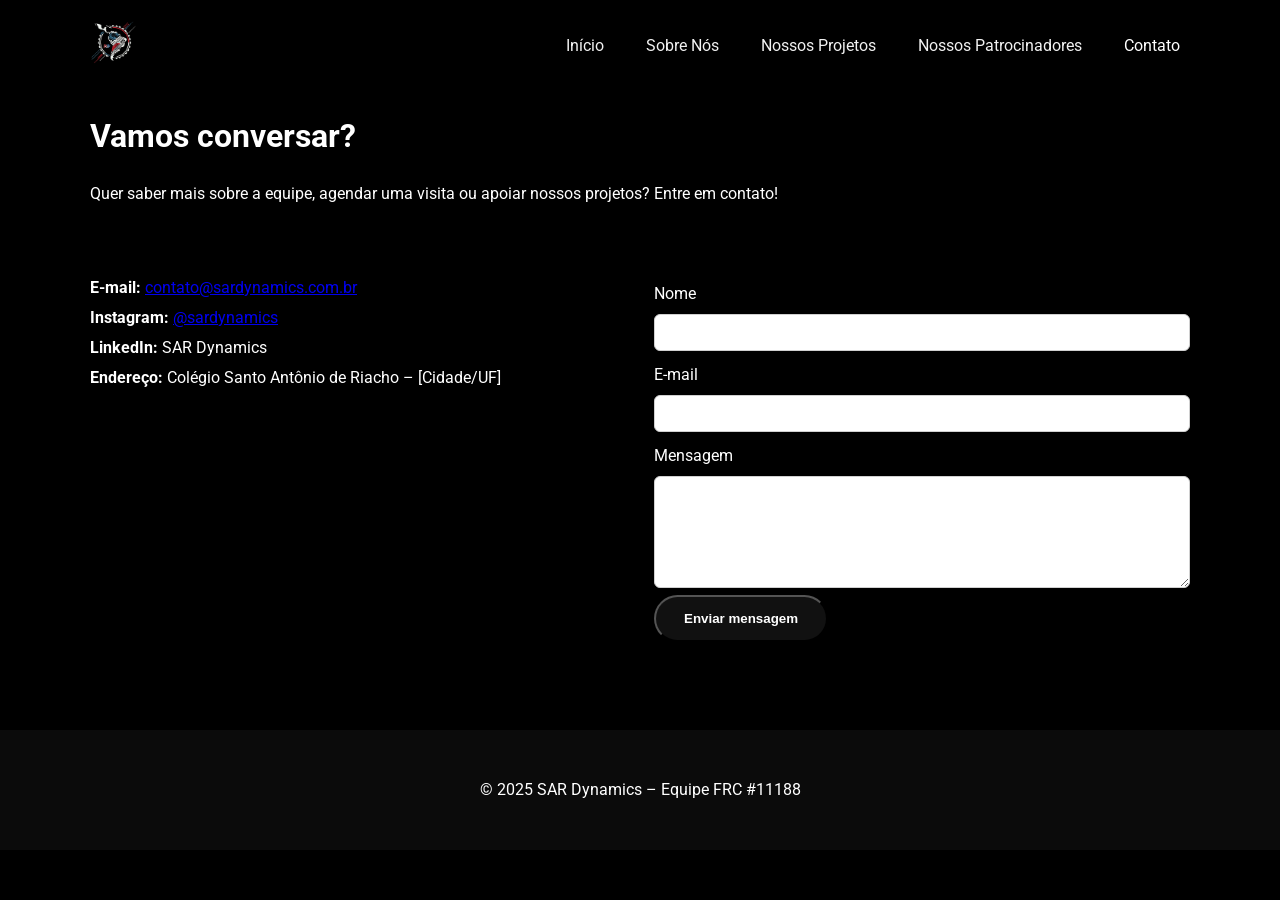
==== contato.html @ a03330a4 "Começei" ====
<!DOCTYPE html>
<html lang="pt-BR">
   <head>
      <meta charset="utf-8" />
      <meta name="viewport" content="width=device-width,initial-scale=1" />
      <title>SAR Dynamics — Contato</title>
      <link
         href="https://fonts.googleapis.com/css2?family=Roboto:wght@300;400;700&display=swap"
         rel="stylesheet"
      />
      <link rel="stylesheet" href="css/style.css" />
   </head>
   <body>
      <header class="site-header small">
         <div class="container header-inner">
            <a class="brand" href="index.html" aria-label="Voltar para Início">
               <img src="assets/logo FRC 1188.jpg" alt="Logo SAR Dynamics" />
            </a>

            <button
               class="menu-toggle"
               aria-controls="main-nav"
               aria-expanded="false"
               aria-label="Abrir menu"
            >
               <span class="hamburger"></span>
            </button>

            <nav id="main-nav" class="nav" role="navigation">
               <ul>
                  <li><a href="index.html">Início</a></li>
                  <li><a href="sobre.html">Sobre Nós</a></li>
                  <li><a href="projetos.html">Nossos Projetos</a></li>
                  <li>
                     <a href="patrocinadores.html">Nossos Patrocinadores</a>
                  </li>
                  <li><a href="contato.html" class="active">Contato</a></li>
               </ul>
            </nav>
         </div>
      </header>

      <main class="container page-content">
         <h1>Vamos conversar?</h1>

         <p>
            Quer saber mais sobre a equipe, agendar uma visita ou apoiar nossos
            projetos? Entre em contato!
         </p>

         <section class="contact-grid" aria-label="Informações de contato">
            <div class="contact-info">
               <p>
                  <strong>E-mail:</strong>
                  <a href="mailto:contato@sardynamics.com.br"
                     >contato@sardynamics.com.br</a
                  >
               </p>
               <p>
                  <strong>Instagram:</strong>
                  <a
                     href="https://instagram.com/sardynamics"
                     target="_blank"
                     rel="noopener"
                     >@sardynamics</a
                  >
               </p>
               <p><strong>LinkedIn:</strong> SAR Dynamics</p>
               <p>
                  <strong>Endereço:</strong> Colégio Santo Antônio de Riacho –
                  [Cidade/UF]
               </p>
            </div>

            <form
               class="contact-form"
               id="contactForm"
               action="#"
               method="post"
               novalidate
            >
               <!-- Sem backend: o envio será tratado por JS (mailto fallback) -->
               <label for="name">Nome</label>
               <input id="name" name="name" type="text" required />

               <label for="email">E-mail</label>
               <input id="email" name="email" type="email" required />

               <label for="message">Mensagem</label>
               <textarea
                  id="message"
                  name="message"
                  rows="6"
                  required
               ></textarea>

               <button class="btn btn-primary" type="submit">
                  Enviar mensagem
               </button>
               <p id="formMessage" class="sr-only" aria-live="polite"></p>
            </form>
         </section>
      </main>

      <footer class="site-footer">
         <div class="container footer-inner">
            <p>© 2025 SAR Dynamics – Equipe FRC #11188</p>
         </div>
      </footer>

      <script src="js/script.js"></script>
   </body>
</html>
---- css/style.css ----
/* style.css - CSS principal
   -> Customize as cores e fontes nas variáveis abaixo
*/

:root {
   --bg: #000000; /* background principal (troque) */
   --card: #6f8590; /* cor dos cards no layout exemplo */
   --accent: #2bb6d6; /* cor de destaque */
   --text: #ffffff;
   --muted: #ffffff;
   --primary-btn: #111111;
   --outline-btn: transparent;
   --container-width: 1100px;
   --radius: 28px;
}

/* reset simples */
* {
   box-sizing: border-box;
}
html,
body {
   height: 100%;
}
body {
   margin: 0;
   font-family: "Roboto", system-ui, -apple-system, "Segoe UI", Roboto,
      "Helvetica Neue", Arial;
   color: var(--text);
   background: var(--bg);
   -webkit-font-smoothing: antialiased;
   -moz-osx-font-smoothing: grayscale;
   line-height: 1.5;
}

/* container central */
.container {
   width: calc(100% - 40px);
   max-width: var(--container-width);
   margin: 0 auto;
}

/* header */
.site-header {
   position: relative;
   background: transparent;
}
.header-inner {
   display: flex;
   align-items: center;
   justify-content: space-between;
   padding: 18px 0;
}
.brand img {
   height: 60px;
}
.site-header.small .brand img {
   height: 48px;
}

/* nav */
.nav ul {
   list-style: none;
   margin: 0;
   padding: 0;
   display: flex;
   gap: 22px;
   align-items: center;
}
.nav a {
   color: white;
   text-decoration: none;
   padding: 8px 10px;
   border-radius: 6px;
   opacity: 0.95;
}
.nav a:hover,
.nav a.active {
   opacity: 1;
}

/* menu toggle (mobile) */
.menu-toggle {
   display: none;
   background: none;
   border: 0;
   cursor: pointer;
}
.hamburger {
   display: block;
   width: 28px;
   height: 3px;
   background: white;
   position: relative;
   border-radius: 2px;
}
.hamburger::before,
.hamburger::after {
   content: "";
   position: absolute;
   left: 0;
   width: 28px;
   height: 3px;
   background: white;
   border-radius: 2px;
}
.hamburger::before {
   top: -8px;
}
.hamburger::after {
   top: 8px;
}

/* hero */
.hero {
   position: relative;
   height: 360px;
   display: flex;
   align-items: center;
}
.hero-bg {
   position: absolute;
   left: 0;
   top: 0;
   width: 100%;
   height: 100%;
   object-fit: cover;
   filter: brightness(0.4);
}
.hero-overlay {
   position: absolute;
   left: 0;
   top: 0;
   width: 100%;
   height: 100%;
   background: rgba(0, 0, 0, 0.35);
}
.hero-content {
   position: relative;
   color: white;
   z-index: 2;
   padding: 36px 0;
}
.hero h1 {
   margin: 0;
   font-size: 28px;
   letter-spacing: 0.6px;
}
.hero .accent {
   color: var(--accent);
   font-weight: 700;
}
.lead {
   margin-top: 8px;
   color: rgba(255, 255, 255, 0.9);
   font-size: 18px;
}

/* intro */
.intro {
   display: flex;
   align-items: flex-start;
   gap: 40px;
   padding: 48px 0;
}
.intro-text {
   flex: 1;
   font-size: 18px;
   color: var(--text);
}
.intro-ctas {
   display: flex;
   flex-direction: column;
   gap: 18px;
   align-items: center;
   min-width: 220px;
}
.btn {
   display: inline-block;
   padding: 14px 28px;
   border-radius: 999px;
   text-decoration: none;
   font-weight: 600;
}
.btn-primary {
   background: var(--primary-btn);
   color: white;
}
.btn-outline {
   background: transparent;
   border: 2px solid var(--primary-btn);
   color: var(--primary-btn);
}

/* features */
.features {
   display: flex;
   gap: 24px;
   padding-bottom: 80px;
}
.feature {
   flex: 1;
   text-align: center;
}
.feature-box {
   background: var(--card);
   padding: 28px;
   border-radius: 8px;
   color: white;
   min-height: 150px;
}

/* project cards */
.project-card-grid {
   display: grid;
   grid-template-columns: repeat(3, 1fr);
   gap: 24px;
   margin-top: 24px;
}
.project-card {
   background: white;
   border-radius: 12px;
   overflow: hidden;
   box-shadow: 0 6px 18px rgba(0, 0, 0, 0.06);
}
.project-card img {
   width: 100%;
   height: 180px;
   object-fit: cover;
   display: block;
}
.project-card h3 {
   margin: 16px 18px 8px;
}
.project-card p {
   margin: 0 18px 18px;
   color: var(--muted);
}

/* contact grid */
.contact-grid {
   display: grid;
   grid-template-columns: 1fr 1fr;
   gap: 28px;
   padding: 48px 0;
}
.contact-form label {
   display: block;
   margin-bottom: 8px;
   margin-top: 12px;
}
.contact-form input,
.contact-form textarea {
   width: 100%;
   padding: 10px;
   border: 1px solid #d0d0d0;
   border-radius: 6px;
}
.contact-info p {
   margin: 6px 0;
}

/* footer */
.site-footer {
   background: #0b0b0b;
   color: white;
   padding: 48px 0;
   text-align: center;
   margin-top: 40px;
}
.footer-inner p {
   margin: 0;
}

/* utilities */
.values {
   padding-left: 18px;
}
.sr-only {
   position: absolute !important;
   left: -9999px;
   top: auto;
   width: 1px;
   height: 1px;
   overflow: hidden;
}

/* responsive */
@media (max-width: 900px) {
   .intro {
      flex-direction: column;
   }
   .features {
      flex-direction: column;
      gap: 18px;
   }
   .project-card-grid {
      grid-template-columns: repeat(2, 1fr);
   }
   .contact-grid {
      grid-template-columns: 1fr;
   }
   .nav {
      position: fixed;
      right: 0;
      top: 0;
      bottom: 0;
      width: 260px;
      background: rgba(0, 0, 0, 0.9);
      transform: translateX(110%);
      transition: transform 0.28s;
   }
   .nav.open {
      transform: translateX(0);
   }
   .nav ul {
      flex-direction: column;
      padding: 48px 20px;
   }
   .menu-toggle {
      display: block;
   }
   .hero {
      height: 260px;
   }
}

/* small screens */
@media (max-width: 480px) {
   .project-card-grid {
      grid-template-columns: 1fr;
   }
   .brand img {
      height: 44px;
   }
   .hero h1 {
      font-size: 20px;
   }
   .lead {
      font-size: 15px;
   }
   :root {
      --container-width: 900px;
   }
}
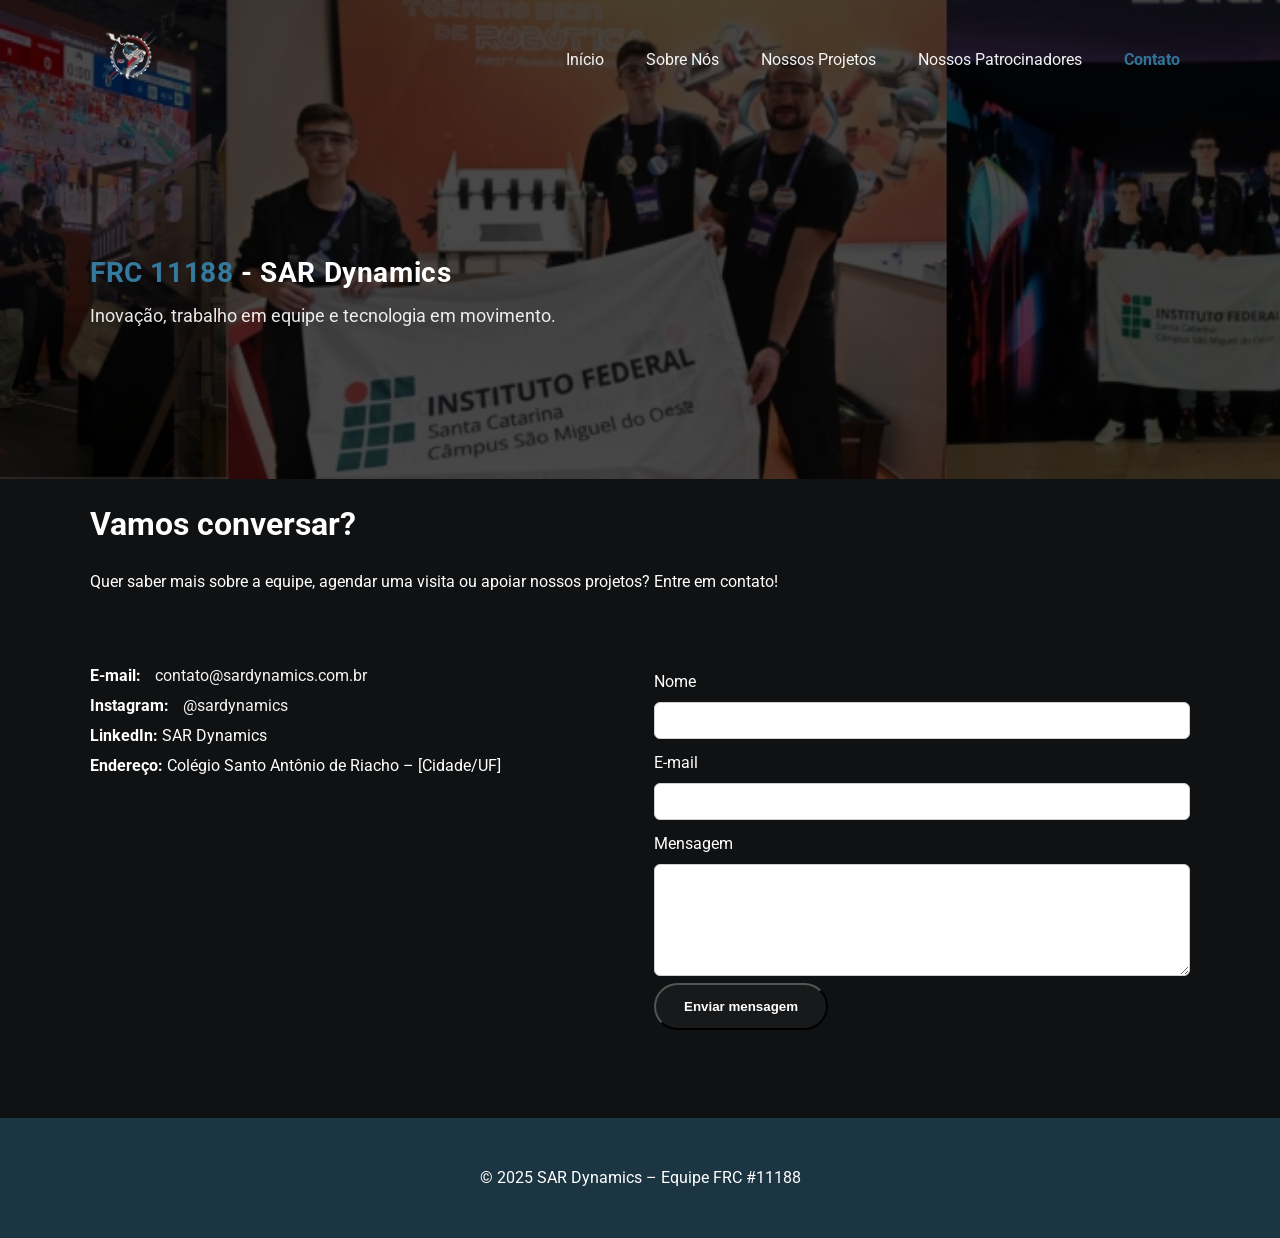
==== commit d31dab92: "Ajuste inicial em todas as páginas (depois eu continuo, to com fome)" ====
--- a/contato.html
+++ b/contato.html
@@ -3,6 +3,7 @@
    <head>
       <meta charset="utf-8" />
       <meta name="viewport" content="width=device-width,initial-scale=1" />
+      <link rel="icon" type="image/png" href="assets/logo_FRC_1188.png">
       <title>SAR Dynamics — Contato</title>
       <link
          href="https://fonts.googleapis.com/css2?family=Roboto:wght@300;400;700&display=swap"
@@ -11,10 +12,19 @@
       <link rel="stylesheet" href="css/style.css" />
    </head>
    <body>
-      <header class="site-header small">
+     <header class="site-header">
+         <div class="header-inner-container">   
          <div class="container header-inner">
-            <a class="brand" href="index.html" aria-label="Voltar para Início">
-               <img src="assets/logo FRC 1188.jpg" alt="Logo SAR Dynamics" />
+            <a
+               class="brand"
+               href="index.html"
+               aria-label="SAR Dynamics - início"
+            >
+               <img
+                  src="assets/logo_FRC_1188.png"
+                  alt="Logo SAR Dynamics"
+                  id="logo"
+               />
             </a>
 
             <button
@@ -28,18 +38,28 @@
 
             <nav id="main-nav" class="nav" role="navigation">
                <ul>
-                  <li><a href="index.html">Início</a></li>
-                  <li><a href="sobre.html">Sobre Nós</a></li>
-                  <li><a href="projetos.html">Nossos Projetos</a></li>
+                   <li><a href="index.html" class="other-page1">Início</a></li>
+                  <li><a href="sobre.html" class="other-page2">Sobre Nós</a></li>
+                  <li><a href="projetos.html" class="other-page1">Nossos Projetos</a></li>
                   <li>
-                     <a href="patrocinadores.html">Nossos Patrocinadores</a>
+                     <a href="patrocinadores.html" class="other-page2">Nossos Patrocinadores</a>
                   </li>
-                  <li><a href="contato.html" class="active">Contato</a></li>
+                  <li><a href="contato.html" class="current-page">Contato</a></li>
                </ul>
             </nav>
          </div>
+</div> 
+         <div class="hero">
+          
+            <div class="hero-overlay"></div>
+            <div class="hero-content container">
+               <h1><span class="accent">FRC 11188</span> - SAR Dynamics</h1>
+               <p class="lead">
+                  Inovação, trabalho em equipe e tecnologia em movimento.
+               </p>
+            </div>
+         </div>
       </header>
-
       <main class="container page-content">
          <h1>Vamos conversar?</h1>
 
--- a/css/style.css
+++ b/css/style.css
@@ -1,11 +1,12 @@
 /* style.css - CSS principal
    -> Customize as cores e fontes nas variáveis abaixo
 */
+@import url('https://fonts.googleapis.com/css?family=Roboto:400,700&display=swap');
 
 :root {
-   --bg: #000000; /* background principal (troque) */
+   --bg: #101112; /* background principal (troque) */
    --card: #6f8590; /* cor dos cards no layout exemplo */
-   --accent: #2bb6d6; /* cor de destaque */
+   --accent: #347A9E;
    --text: #ffffff;
    --muted: #ffffff;
    --primary-btn: #111111;
@@ -44,12 +45,32 @@
 .site-header {
    position: relative;
    background: transparent;
+   background: url("../assets/equipe site.jpg") no-repeat center center/cover;
+
 }
 .header-inner {
+   width: 100%;
    display: flex;
    align-items: center;
    justify-content: space-between;
    padding: 18px 0;
+}
+.header-inner-container {
+   width: 100%;
+   display: flex;
+   align-items: center;
+   justify-content: space-between;
+   padding: 0;
+   background-color: #000000b6;
+
+}
+.current-page {
+   font-weight: bold;
+   color: #347A9E !important;
+}
+.current-page2 {
+   font-weight: bold;
+   color: #CF242D !important;
 }
 .brand img {
    height: 60px;
@@ -67,13 +88,62 @@
    gap: 22px;
    align-items: center;
 }
-.nav a {
+a {
    color: white;
    text-decoration: none;
    padding: 8px 10px;
    border-radius: 6px;
    opacity: 0.95;
-}
+ 
+}
+
+.other-page2 {
+   position: relative !important;
+   display: inline-block !important;
+   transition: 0.3s ;
+}
+.other-page2::after {
+   content: "";
+  position: absolute;
+  left: 0;
+  bottom: 0;
+  width: 0;
+  height: 2px;
+  background-color: #CF242D;
+  transition: width 0.3s ease;
+}
+.other-page2:hover::after {
+   width: 100%;
+}
+.other-page2:hover{
+   color: #CF242D !important;
+    font-weight: bold !important
+}
+
+.other-page1 {
+   position: relative !important;
+   display: inline-block !important;
+   transition: 0.3s ;
+}
+.other-page1::after {
+   content: "";
+  position: absolute;
+  left: 0;
+  bottom: 0;
+  width: 0;
+  height: 2px;
+  background-color: #347A9E;
+  transition: width 0.3s ease;
+}
+.other-page1:hover::after {
+   width: 100%;
+}
+.other-page1:hover{
+   color: #347A9E !important;
+   font-weight: bold !important;
+}
+
+
 .nav a:hover,
 .nav a.active {
    opacity: 1;
@@ -118,22 +188,15 @@
    display: flex;
    align-items: center;
 }
-.hero-bg {
-   position: absolute;
-   left: 0;
-   top: 0;
-   width: 100%;
-   height: 100%;
-   object-fit: cover;
-   filter: brightness(0.4);
-}
+
 .hero-overlay {
    position: absolute;
    left: 0;
    top: 0;
    width: 100%;
    height: 100%;
-   background: rgba(0, 0, 0, 0.35);
+   background-color: #000000b6;
+
 }
 .hero-content {
    position: relative;
@@ -154,6 +217,11 @@
    margin-top: 8px;
    color: rgba(255, 255, 255, 0.9);
    font-size: 18px;
+}
+
+.accent2 {
+   color: #CF242D;
+   font-weight: 700;
 }
 
 /* intro */
@@ -183,27 +251,50 @@
    font-weight: 600;
 }
 .btn-primary {
-   background: var(--primary-btn);
+   transition: 0.3s;
+   background: #18191b;
    color: white;
 }
+.btn-primary:hover {
+   transition: 0.3s;
+   background: #347A9E;
+}
 .btn-outline {
+   transition: 0.3s;
    background: transparent;
-   border: 2px solid var(--primary-btn);
-   color: var(--primary-btn);
+   border: 2px solid #dee0e1;
+   color: #dee0e1;
+}
+.btn-outline:hover {
+   transition: 0.3s;
+    background: transparent;
+   border: 2px solid #CF242D;
+   color: #CF242D;
 }
 
 /* features */
+.features-container {
+   background-color: #18191b;
+   display: flex;
+   align-items: center;
+   justify-content: center;
+
+}
 .features {
    display: flex;
-   gap: 24px;
-   padding-bottom: 80px;
+   background-color: #18191b;
+   align-items: center;
+   justify-content: center;
 }
 .feature {
    flex: 1;
    text-align: center;
+   width: 25%;
+   margin: 1%;
 }
 .feature-box {
    background: var(--card);
+   width: 100%;
    padding: 28px;
    border-radius: 8px;
    color: white;
@@ -262,7 +353,7 @@
 
 /* footer */
 .site-footer {
-   background: #0b0b0b;
+   background: #347b9e57;
    color: white;
    padding: 48px 0;
    text-align: center;
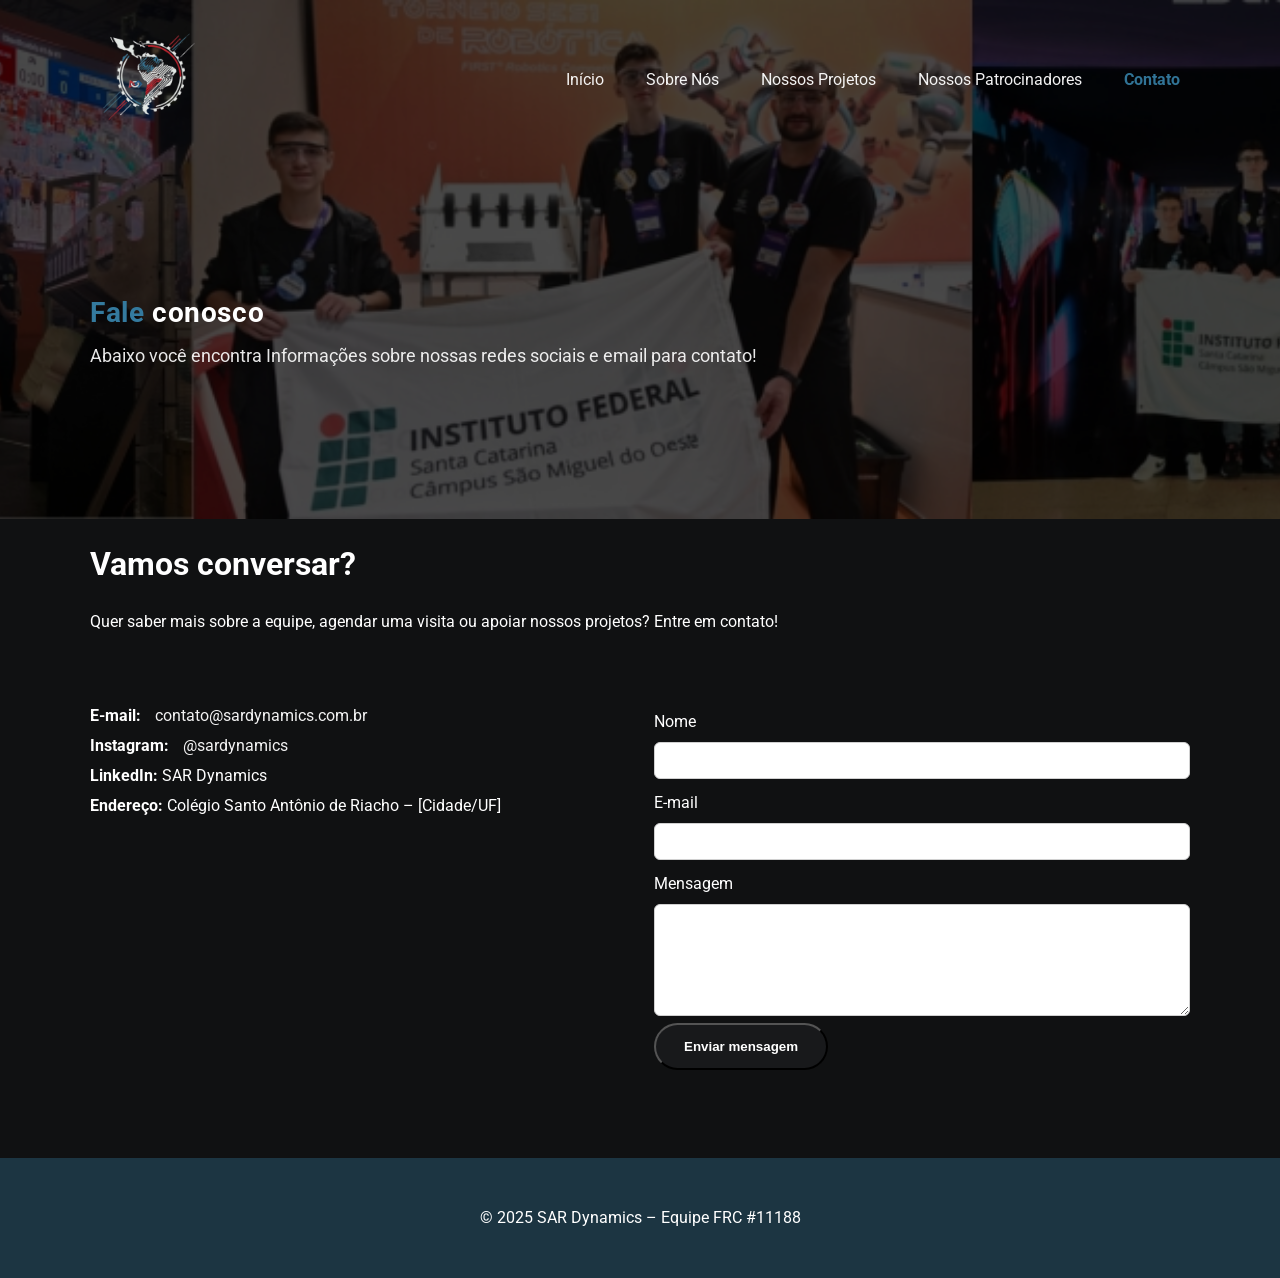
==== commit ea2c0aa4: "Ajustes no cabeçalho" ====
--- a/contato.html
+++ b/contato.html
@@ -53,13 +53,14 @@
           
             <div class="hero-overlay"></div>
             <div class="hero-content container">
-               <h1><span class="accent">FRC 11188</span> - SAR Dynamics</h1>
+               <h1><span class="accent">Fale</span> conosco</h1>
                <p class="lead">
-                  Inovação, trabalho em equipe e tecnologia em movimento.
+                  Abaixo você encontra Informações sobre nossas redes sociais e email para contato!
                </p>
             </div>
          </div>
       </header>
+
       <main class="container page-content">
          <h1>Vamos conversar?</h1>
 
--- a/css/style.css
+++ b/css/style.css
@@ -34,6 +34,16 @@
    line-height: 1.5;
 }
 
+#logo {
+   height: 100px;
+   transition: 0.3s;
+}
+
+#logo:hover {
+   opacity: 0.5;
+   transition: 0.3s;
+}
+
 /* container central */
 .container {
    width: calc(100% - 40px);
@@ -219,6 +229,10 @@
    font-size: 18px;
 }
 
+.accent {
+   color: #347A9E;
+   font-weight: 700;
+}
 .accent2 {
    color: #CF242D;
    font-weight: 700;
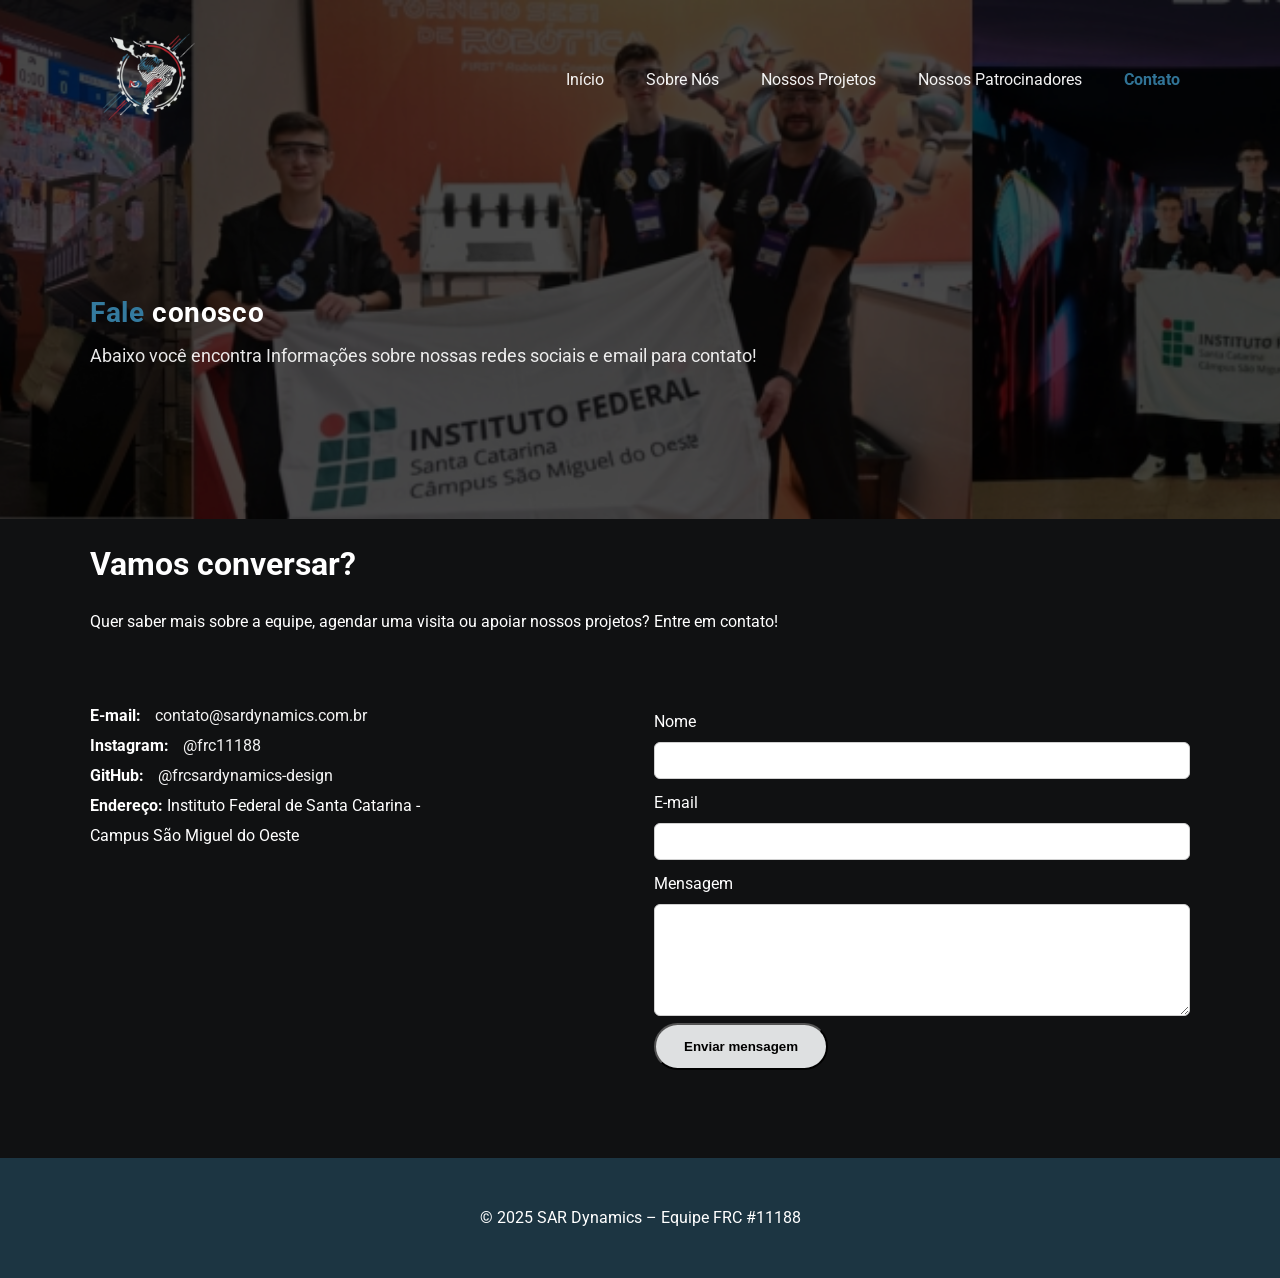
==== commit cdc341d6: "Agora sim ta tudo certo" ====
--- a/contato.html
+++ b/contato.html
@@ -80,17 +80,25 @@
                <p>
                   <strong>Instagram:</strong>
                   <a
-                     href="https://instagram.com/sardynamics"
+                     href="https://www.instagram.com/frc11188?igsh=N2MwMnNzb3Fzem1p"
                      target="_blank"
                      rel="noopener"
-                     >@sardynamics</a
+                     >@frc11188</a
                   >
                </p>
-               <p><strong>LinkedIn:</strong> SAR Dynamics</p>
+               <strong>GitHub:</strong>
+                  <a
+                     href="https://github.com/frcsardynamics-design"
+                     target="_blank"
+                     rel="noopener"
+                     >@frcsardynamics-design</a
+                  >
+               </p>
                <p>
-                  <strong>Endereço:</strong> Colégio Santo Antônio de Riacho –
-                  [Cidade/UF]
+                  <strong>Endereço:</strong> Instituto Federal de Santa Catarina - 
+                  
                </p>
+               <p> Campus São Miguel do Oeste</p>
             </div>
 
             <form
@@ -100,7 +108,6 @@
                method="post"
                novalidate
             >
-               <!-- Sem backend: o envio será tratado por JS (mailto fallback) -->
                <label for="name">Nome</label>
                <input id="name" name="name" type="text" required />
 
@@ -115,7 +122,7 @@
                   required
                ></textarea>
 
-               <button class="btn btn-primary" type="submit">
+               <button class="btn" type="submit">
                   Enviar mensagem
                </button>
                <p id="formMessage" class="sr-only" aria-live="polite"></p>
--- a/css/style.css
+++ b/css/style.css
@@ -263,6 +263,14 @@
    border-radius: 999px;
    text-decoration: none;
    font-weight: 600;
+   cursor: pointer;
+   transition: 0.3s;
+   background: #dee0e1;
+
+}
+.btn:hover {
+   transition: 0.3s;
+   background: #347A9E;
 }
 .btn-primary {
    transition: 0.3s;
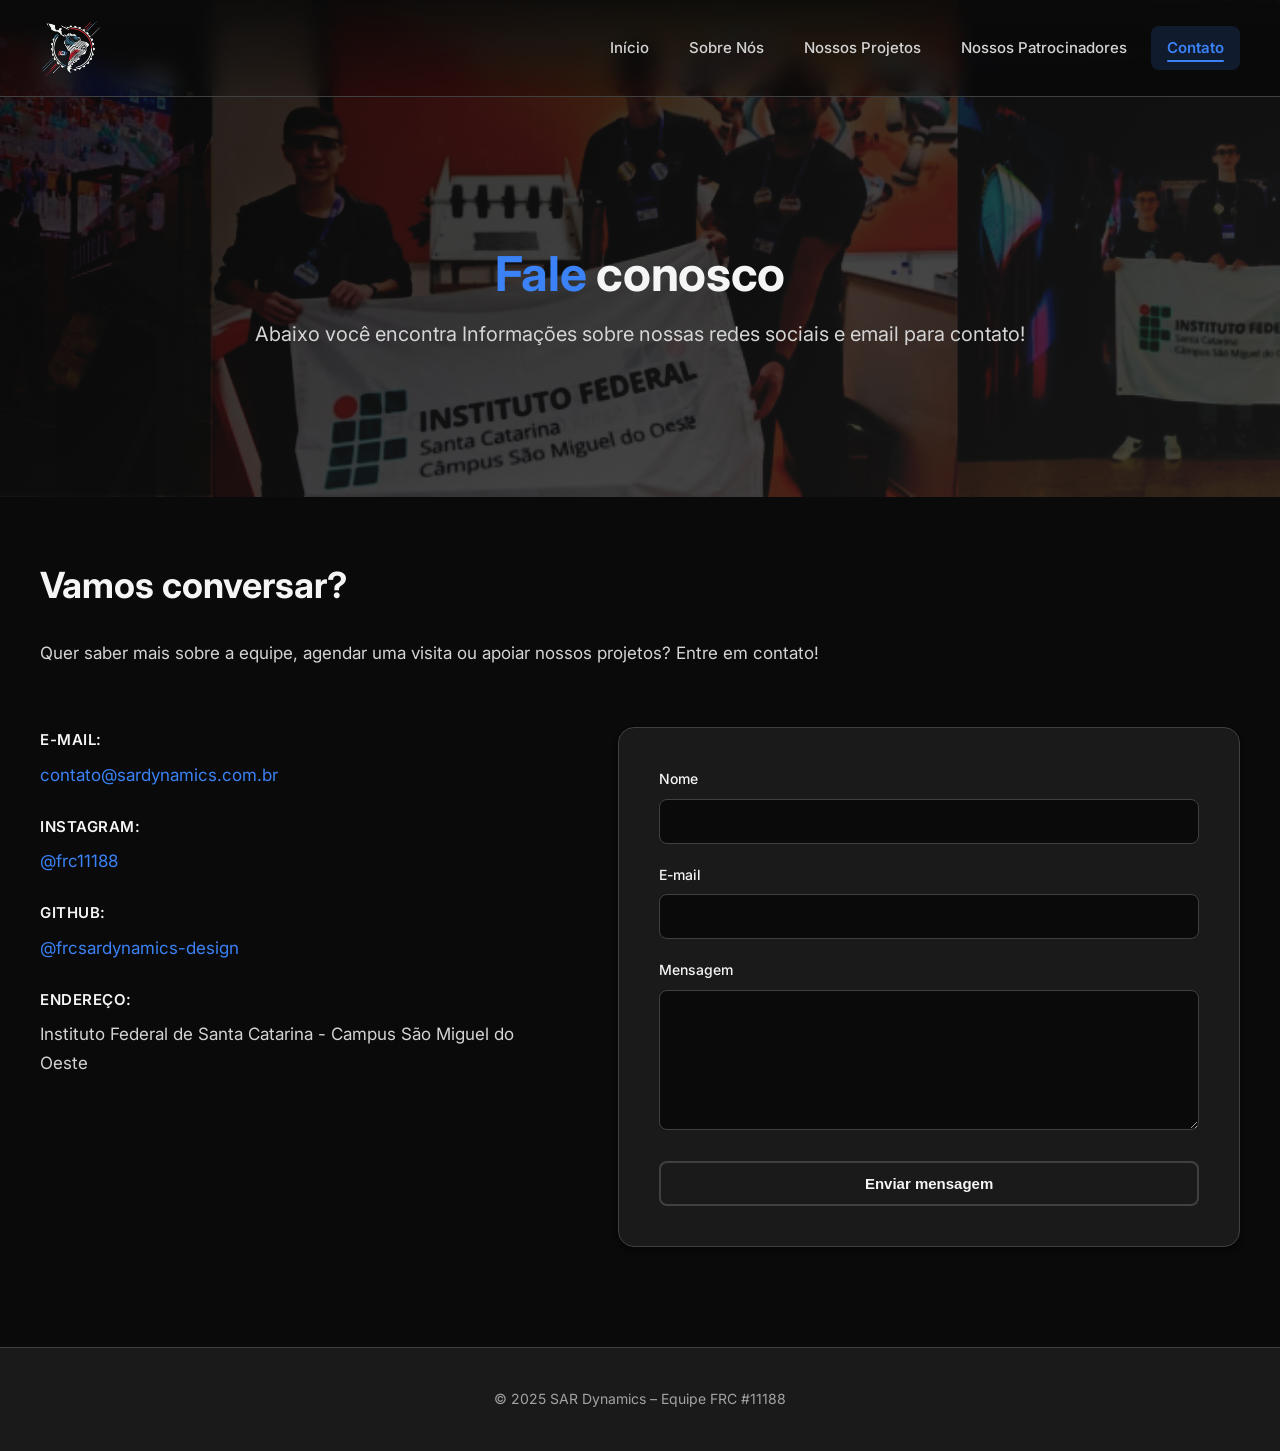
==== commit cc38dece: "Refactor HTML structure and styles across multiple pages; updated CSS links and improved mobile menu" ====
--- a/contato.html
+++ b/contato.html
@@ -5,50 +5,47 @@
       <meta name="viewport" content="width=device-width,initial-scale=1" />
       <link rel="icon" type="image/png" href="assets/logo_FRC_1188.png">
       <title>SAR Dynamics — Contato</title>
-      <link
-         href="https://fonts.googleapis.com/css2?family=Roboto:wght@300;400;700&display=swap"
-         rel="stylesheet"
-      />
-      <link rel="stylesheet" href="css/style.css" />
+      <link rel="stylesheet" href="css/base.css" />
+      <link rel="stylesheet" href="css/contato.css" />
    </head>
    <body>
-     <header class="site-header">
-         <div class="header-inner-container">   
-         <div class="container header-inner">
-            <a
-               class="brand"
-               href="index.html"
-               aria-label="SAR Dynamics - início"
-            >
-               <img
-                  src="assets/logo_FRC_1188.png"
-                  alt="Logo SAR Dynamics"
-                  id="logo"
-               />
-            </a>
+      <header class="site-header">
+         <div class="header-inner-container">
+            <div class="container header-inner">
+               <a
+                  class="brand"
+                  href="index.html"
+                  aria-label="SAR Dynamics - início"
+               >
+                  <img
+                     src="assets/logo_FRC_1188.png"
+                     alt="Logo SAR Dynamics"
+                     id="logo"
+                  />
+               </a>
 
-            <button
-               class="menu-toggle"
-               aria-controls="main-nav"
-               aria-expanded="false"
-               aria-label="Abrir menu"
-            >
-               <span class="hamburger"></span>
-            </button>
+               <button
+                  class="menu-toggle"
+                  aria-controls="main-nav"
+                  aria-expanded="false"
+                  aria-label="Abrir menu"
+               >
+                  <span class="hamburger"></span>
+               </button>
 
-            <nav id="main-nav" class="nav" role="navigation">
-               <ul>
-                   <li><a href="index.html" class="other-page1">Início</a></li>
-                  <li><a href="sobre.html" class="other-page2">Sobre Nós</a></li>
-                  <li><a href="projetos.html" class="other-page1">Nossos Projetos</a></li>
-                  <li>
-                     <a href="patrocinadores.html" class="other-page2">Nossos Patrocinadores</a>
-                  </li>
-                  <li><a href="contato.html" class="current-page">Contato</a></li>
-               </ul>
-            </nav>
+               <nav id="main-nav" class="nav" role="navigation">
+                  <ul>
+                     <li><a href="index.html" class="other-page1">Início</a></li>
+                     <li><a href="sobre.html" class="other-page2">Sobre Nós</a></li>
+                     <li><a href="projetos.html" class="other-page1">Nossos Projetos</a></li>
+                     <li>
+                        <a href="patrocinadores.html" class="other-page2">Nossos Patrocinadores</a>
+                     </li>
+                     <li><a href="contato.html" class="current-page">Contato</a></li>
+                  </ul>
+               </nav>
+            </div>
          </div>
-</div> 
          <div class="hero">
           
             <div class="hero-overlay"></div>
@@ -86,7 +83,8 @@
                      >@frc11188</a
                   >
                </p>
-               <strong>GitHub:</strong>
+               <p>
+                  <strong>GitHub:</strong>
                   <a
                      href="https://github.com/frcsardynamics-design"
                      target="_blank"
@@ -95,10 +93,8 @@
                   >
                </p>
                <p>
-                  <strong>Endereço:</strong> Instituto Federal de Santa Catarina - 
-                  
+                  <strong>Endereço:</strong> Instituto Federal de Santa Catarina - Campus São Miguel do Oeste
                </p>
-               <p> Campus São Miguel do Oeste</p>
             </div>
 
             <form
@@ -122,7 +118,7 @@
                   required
                ></textarea>
 
-               <button class="btn" type="submit">
+               <button class="btn btn-outline" type="submit">
                   Enviar mensagem
                </button>
                <p id="formMessage" class="sr-only" aria-live="polite"></p>
--- a/css/base.css
+++ b/css/base.css
@@ -0,0 +1,655 @@
+/* base.css - Estilos compartilhados e base do site
+   Mobile First - Paleta de cores profissional em preto e cinza com azul e vermelho como destaque
+*/
+
+@import url('https://fonts.googleapis.com/css2?family=Inter:wght@300;400;500;600;700&display=swap');
+
+:root {
+   /* Paleta de cores profissional */
+   --primary-blue: #1e40af;
+   --primary-blue-light: #3b82f6;
+   --primary-blue-dark: #1e3a8a;
+   --accent-blue: #2563eb;
+   
+   --primary-red: #dc2626;
+   --primary-red-light: #ef4444;
+   --primary-red-dark: #b91c1c;
+   --accent-red: #c41e3a;
+   
+   /* Cores neutras - Preto e cinza */
+   --bg-primary: #0a0a0a;
+   --bg-secondary: #1a1a1a;
+   --bg-tertiary: #2d2d2d;
+   --bg-card: #1a1a1a;
+   
+   --text-primary: #f5f5f5;
+   --text-secondary: #d4d4d4;
+   --text-muted: #a3a3a3;
+   
+   --border-color: #404040;
+   --border-radius: 12px;
+   --border-radius-lg: 16px;
+   
+   --shadow-sm: 0 1px 2px 0 rgba(0, 0, 0, 0.3);
+   --shadow-md: 0 4px 6px -1px rgba(0, 0, 0, 0.3), 0 2px 4px -1px rgba(0, 0, 0, 0.2);
+   --shadow-lg: 0 10px 15px -3px rgba(0, 0, 0, 0.3), 0 4px 6px -2px rgba(0, 0, 0, 0.2);
+   --shadow-xl: 0 20px 25px -5px rgba(0, 0, 0, 0.3), 0 10px 10px -5px rgba(0, 0, 0, 0.2);
+   
+   --container-width: 1200px;
+   --transition: all 0.3s cubic-bezier(0.4, 0, 0.2, 1);
+}
+
+/* Reset e base */
+* {
+   box-sizing: border-box;
+   margin: 0;
+   padding: 0;
+}
+
+html {
+   scroll-behavior: smooth;
+   -webkit-text-size-adjust: 100%;
+}
+
+body {
+   font-family: 'Inter', -apple-system, BlinkMacSystemFont, 'Segoe UI', Roboto, 'Helvetica Neue', Arial, sans-serif;
+   color: var(--text-primary);
+   background-color: var(--bg-primary);
+   line-height: 1.6;
+   -webkit-font-smoothing: antialiased;
+   -moz-osx-font-smoothing: grayscale;
+   min-height: 100vh;
+   display: flex;
+   flex-direction: column;
+   overflow-x: hidden;
+}
+
+/* Prevenir scroll quando menu está aberto */
+body.menu-open {
+   overflow: hidden;
+}
+
+/* Container - Mobile First */
+.container {
+   width: 100%;
+   max-width: 100%;
+   margin: 0 auto;
+   padding: 0 16px;
+}
+
+/* Header - Mobile First */
+.site-header {
+   position: relative;
+   background: linear-gradient(135deg, rgba(10, 10, 10, 0.95) 0%, rgba(26, 26, 26, 0.95) 100%),
+               url("../assets/equipe site.jpg") no-repeat center center/cover;
+   background-blend-mode: overlay;
+   min-height: 280px;
+}
+
+.header-inner-container {
+   background: linear-gradient(180deg, rgba(10, 10, 10, 0.98) 0%, rgba(10, 10, 10, 0.85) 100%);
+   backdrop-filter: blur(10px);
+   border-bottom: 1px solid var(--border-color);
+   position: sticky;
+   top: 0;
+   z-index: 1000;
+}
+
+.header-inner {
+   display: flex;
+   align-items: center;
+   justify-content: space-between;
+   padding: 12px 0;
+}
+
+.brand {
+   display: flex;
+   align-items: center;
+   transition: var(--transition);
+   z-index: 1002;
+}
+
+.brand:hover {
+   opacity: 0.85;
+}
+
+#logo {
+   height: 48px;
+   width: auto;
+   transition: var(--transition);
+}
+
+/* Menu toggle (mobile) - Visível por padrão */
+.menu-toggle {
+   display: block;
+   background: none;
+   border: 0;
+   cursor: pointer;
+   padding: 8px;
+   z-index: 1001;
+   position: relative;
+}
+
+.hamburger {
+   display: block;
+   width: 24px;
+   height: 2px;
+   background: var(--text-primary);
+   position: relative;
+   border-radius: 2px;
+   transition: var(--transition);
+}
+
+.hamburger::before,
+.hamburger::after {
+   content: "";
+   position: absolute;
+   left: 0;
+   width: 24px;
+   height: 2px;
+   background: var(--text-primary);
+   border-radius: 2px;
+   transition: var(--transition);
+}
+
+.hamburger::before {
+   top: -8px;
+}
+
+.hamburger::after {
+   top: 8px;
+}
+
+/* Animação do hambúrguer quando menu está aberto */
+.menu-toggle[aria-expanded="true"] .hamburger {
+   background: transparent;
+}
+
+.menu-toggle[aria-expanded="true"] .hamburger::before {
+   top: 0;
+   transform: rotate(45deg);
+}
+
+.menu-toggle[aria-expanded="true"] .hamburger::after {
+   top: 0;
+   transform: rotate(-45deg);
+}
+
+/* Overlay do menu mobile */
+.menu-overlay {
+   position: fixed;
+   inset: 0;
+   background: rgba(0, 0, 0, 0.7);
+   z-index: 998;
+   opacity: 0;
+   visibility: hidden;
+   transition: opacity 0.3s ease, visibility 0.3s ease;
+}
+
+.menu-overlay.active {
+   opacity: 1;
+   visibility: visible;
+}
+
+/* Navegação - Mobile First (menu lateral) */
+.nav {
+   position: fixed;
+   right: 0;
+   top: 0;
+   bottom: 0;
+   width: 280px;
+   max-width: 85vw;
+   background: var(--bg-secondary);
+   border-left: 1px solid var(--border-color);
+   transform: translateX(100%);
+   transition: transform 0.3s cubic-bezier(0.4, 0, 0.2, 1);
+   z-index: 999;
+   padding-top: 80px;
+   overflow-y: auto;
+   box-shadow: -4px 0 20px rgba(0, 0, 0, 0.5);
+}
+
+.nav.open {
+   transform: translateX(0);
+}
+
+.nav ul {
+   list-style: none;
+   display: flex;
+   flex-direction: column;
+   align-items: stretch;
+   padding: 0 20px;
+   gap: 4px;
+}
+
+.nav a {
+   color: var(--text-secondary);
+   text-decoration: none;
+   padding: 14px 16px;
+   border-radius: 8px;
+   font-weight: 500;
+   font-size: 16px;
+   transition: var(--transition);
+   position: relative;
+   display: block;
+}
+
+.nav a::after {
+   content: "";
+   position: absolute;
+   left: 16px;
+   bottom: 12px;
+   width: 0;
+   height: 2px;
+   background: var(--primary-blue-light);
+   transition: width 0.3s ease;
+   border-radius: 2px;
+}
+
+.nav a.other-page1::after {
+   background: var(--primary-blue-light);
+}
+
+.nav a.other-page2::after {
+   background: var(--primary-red-light);
+}
+
+.nav a:hover {
+   color: var(--text-primary);
+   background: rgba(59, 130, 246, 0.1);
+}
+
+.nav a.other-page1:hover {
+   color: var(--primary-blue-light);
+}
+
+.nav a.other-page2:hover {
+   color: var(--primary-red-light);
+   background: rgba(220, 38, 38, 0.1);
+}
+
+.nav a:hover::after {
+   width: calc(100% - 32px);
+}
+
+.nav a.current-page {
+   color: var(--primary-blue-light);
+   font-weight: 600;
+   background: rgba(59, 130, 246, 0.15);
+}
+
+.nav a.current-page::after {
+   width: calc(100% - 32px);
+   background: var(--primary-blue-light);
+}
+
+.nav a.current-page2 {
+   color: var(--primary-red-light);
+   font-weight: 600;
+   background: rgba(220, 38, 38, 0.15);
+}
+
+.nav a.current-page2::after {
+   width: calc(100% - 32px);
+   background: var(--primary-red-light);
+}
+
+/* Hero section - Mobile First */
+.hero {
+   position: relative;
+   min-height: 280px;
+   display: flex;
+   align-items: center;
+   justify-content: center;
+}
+
+.hero-overlay {
+   position: absolute;
+   inset: 0;
+   background: linear-gradient(135deg, rgba(10, 10, 10, 0.85) 0%, rgba(26, 26, 26, 0.75) 100%);
+}
+
+.hero-content {
+   position: relative;
+   z-index: 2;
+   text-align: center;
+   padding: 40px 0;
+   max-width: 100%;
+}
+
+.hero h1 {
+   margin: 0;
+   font-size: 28px;
+   font-weight: 700;
+   letter-spacing: -0.3px;
+   line-height: 1.2;
+   margin-bottom: 12px;
+   padding: 0 16px;
+}
+
+.hero .accent {
+   color: var(--primary-blue-light);
+   font-weight: 700;
+}
+
+.hero .accent2 {
+   color: var(--primary-red-light);
+   font-weight: 700;
+}
+
+.lead {
+   font-size: 16px;
+   color: var(--text-secondary);
+   font-weight: 400;
+   line-height: 1.5;
+   margin: 0;
+   padding: 0 16px;
+}
+
+.accent {
+   color: var(--primary-blue-light);
+   font-weight: 600;
+}
+
+.accent2 {
+   color: var(--primary-red-light);
+   font-weight: 600;
+}
+
+/* Botões - Mobile First */
+.btn {
+   display: inline-flex;
+   align-items: center;
+   justify-content: center;
+   padding: 10px 20px;
+   border-radius: 8px;
+   text-decoration: none;
+   font-weight: 600;
+   font-size: 14px;
+   cursor: pointer;
+   transition: var(--transition);
+   border: 2px solid transparent;
+   white-space: nowrap;
+   width: 100%;
+   max-width: 100%;
+}
+
+.btn-primary {
+   background: var(--primary-blue);
+   color: var(--text-primary);
+   border-color: var(--primary-blue);
+}
+
+.btn-primary:hover,
+.btn-primary:focus {
+   background: var(--primary-blue-light);
+   border-color: var(--primary-blue-light);
+   transform: translateY(-2px);
+   box-shadow: var(--shadow-md);
+}
+
+.btn-outline {
+   background: transparent;
+   border-color: var(--border-color);
+   color: var(--text-primary);
+}
+
+.btn-outline:hover,
+.btn-outline:focus {
+   border-color: var(--primary-red-light);
+   color: var(--primary-red-light);
+   background: rgba(220, 38, 38, 0.1);
+   transform: translateY(-2px);
+}
+
+/* Footer - Mobile First */
+.site-footer {
+   background: var(--bg-secondary);
+   border-top: 1px solid var(--border-color);
+   padding: 32px 0;
+   margin-top: auto;
+   text-align: center;
+}
+
+.footer-inner p {
+   margin: 0;
+   color: var(--text-muted);
+   font-size: 13px;
+   padding: 0 16px;
+}
+
+/* Utilities - Mobile First */
+.page-content {
+   padding: 40px 0;
+}
+
+.page-content h1 {
+   font-size: 24px;
+   font-weight: 700;
+   margin-bottom: 20px;
+   color: var(--text-primary);
+   padding: 0 16px;
+}
+
+.page-content h2 {
+   font-size: 22px;
+   font-weight: 600;
+   margin-top: 32px;
+   margin-bottom: 16px;
+   color: var(--text-primary);
+   padding: 0 16px;
+}
+
+.page-content p {
+   font-size: 16px;
+   line-height: 1.7;
+   color: var(--text-secondary);
+   margin-bottom: 16px;
+   padding: 0 16px;
+}
+
+.values {
+   list-style: none;
+   padding-left: 0;
+   padding: 0 16px;
+}
+
+.values li {
+   padding: 12px 0 12px 24px;
+   position: relative;
+   color: var(--text-secondary);
+   font-size: 16px;
+}
+
+.values li::before {
+   content: "→";
+   position: absolute;
+   left: 0;
+   color: var(--primary-blue-light);
+   font-weight: 600;
+}
+
+.sr-only {
+   position: absolute !important;
+   left: -9999px;
+   top: auto;
+   width: 1px;
+   height: 1px;
+   overflow: hidden;
+}
+
+/* ============================================
+   MEDIA QUERIES - Desktop (min-width)
+   ============================================ */
+
+/* Tablet e acima (768px+) */
+@media (min-width: 768px) {
+   .container {
+      padding: 0 24px;
+   }
+
+   #logo {
+      height: 56px;
+   }
+
+   .header-inner {
+      padding: 14px 0;
+   }
+
+   .hero {
+      min-height: 320px;
+   }
+
+   .hero h1 {
+      font-size: 36px;
+      padding: 0;
+   }
+
+   .lead {
+      font-size: 18px;
+      padding: 0;
+   }
+
+   .page-content {
+      padding: 50px 0;
+   }
+
+   .page-content h1 {
+      font-size: 32px;
+      padding: 0;
+   }
+
+   .page-content h2 {
+      font-size: 26px;
+      padding: 0;
+   }
+
+   .page-content p {
+      font-size: 17px;
+      padding: 0;
+   }
+
+   .values {
+      padding: 0;
+   }
+
+   .btn {
+      padding: 12px 24px;
+      font-size: 15px;
+      width: auto;
+   }
+
+   .site-footer {
+      padding: 40px 0;
+   }
+
+   .footer-inner p {
+      font-size: 14px;
+      padding: 0;
+   }
+}
+
+/* Desktop (901px+) - Menu desktop aparece */
+@media (min-width: 901px) {
+   .container {
+      max-width: var(--container-width);
+   }
+
+   #logo {
+      height: 64px;
+   }
+
+   .header-inner {
+      padding: 16px 0;
+   }
+
+   /* Menu toggle escondido no desktop */
+   .menu-toggle {
+      display: none;
+   }
+
+   /* Overlay escondido no desktop */
+   .menu-overlay {
+      display: none;
+   }
+
+   /* Navegação desktop */
+   .nav {
+      position: static;
+      width: auto;
+      max-width: none;
+      background: transparent;
+      border: none;
+      transform: none;
+      padding: 0;
+      overflow: visible;
+      box-shadow: none;
+   }
+
+   .nav ul {
+      flex-direction: row;
+      align-items: center;
+      padding: 0;
+      gap: 8px;
+   }
+
+   .nav a {
+      padding: 10px 16px;
+      font-size: 15px;
+      display: inline-block;
+   }
+
+   .nav a::after {
+      left: 16px;
+      bottom: 8px;
+   }
+
+   .hero {
+      min-height: 360px;
+   }
+
+   .hero-content {
+      padding: 60px 0;
+      max-width: 800px;
+   }
+
+   .hero h1 {
+      font-size: 48px;
+      margin-bottom: 16px;
+   }
+
+   .lead {
+      font-size: 20px;
+   }
+
+   .page-content {
+      padding: 60px 0;
+   }
+
+   .page-content h1 {
+      font-size: 36px;
+      margin-bottom: 24px;
+   }
+
+   .page-content h2 {
+      font-size: 28px;
+      margin-top: 40px;
+      margin-bottom: 16px;
+   }
+
+   .page-content p {
+      font-size: 17px;
+      margin-bottom: 20px;
+   }
+}
+
+/* Telas grandes (1200px+) */
+@media (min-width: 1200px) {
+   .site-header {
+      min-height: 400px;
+   }
+
+   .hero {
+      min-height: 400px;
+   }
+}
--- a/css/contato.css
+++ b/css/contato.css
@@ -0,0 +1,164 @@
+/* contato.css - Estilos específicos da página de contato - Mobile First */
+
+.contact-grid {
+   display: flex;
+   flex-direction: column;
+   gap: 32px;
+   padding: 20px 0;
+}
+
+.contact-info {
+   display: flex;
+   flex-direction: column;
+   gap: 20px;
+   padding: 0 16px;
+}
+
+.contact-info p {
+   margin: 0;
+   font-size: 16px;
+   line-height: 1.7;
+   color: var(--text-secondary);
+}
+
+.contact-info strong {
+   color: var(--text-primary);
+   font-weight: 600;
+   display: block;
+   margin-bottom: 8px;
+   font-size: 14px;
+   text-transform: uppercase;
+   letter-spacing: 0.5px;
+}
+
+.contact-info a {
+   color: var(--primary-blue-light);
+   text-decoration: none;
+   transition: var(--transition);
+   display: inline-block;
+   word-break: break-all;
+}
+
+.contact-info a:hover {
+   color: var(--primary-blue);
+   text-decoration: underline;
+}
+
+/* Formulário - Mobile First */
+.contact-form {
+   background: var(--bg-card);
+   padding: 24px 20px;
+   border-radius: var(--border-radius-lg);
+   border: 1px solid var(--border-color);
+   box-shadow: var(--shadow-md);
+   margin: 0 16px;
+}
+
+.contact-form label {
+   display: block;
+   margin-bottom: 8px;
+   margin-top: 20px;
+   font-weight: 500;
+   color: var(--text-primary);
+   font-size: 14px;
+}
+
+.contact-form label:first-child {
+   margin-top: 0;
+}
+
+.contact-form input,
+.contact-form textarea {
+   width: 100%;
+   padding: 12px 14px;
+   border: 1px solid var(--border-color);
+   border-radius: 8px;
+   background: var(--bg-primary);
+   color: var(--text-primary);
+   font-size: 15px;
+   font-family: inherit;
+   transition: var(--transition);
+}
+
+.contact-form input:focus,
+.contact-form textarea:focus {
+   outline: none;
+   border-color: var(--primary-blue-light);
+   box-shadow: 0 0 0 3px rgba(59, 130, 246, 0.1);
+}
+
+.contact-form textarea {
+   resize: vertical;
+   min-height: 120px;
+}
+
+.contact-form button {
+   margin-top: 20px;
+   width: 100%;
+}
+
+#formMessage {
+   margin-top: 16px;
+   padding: 12px 16px;
+   border-radius: 8px;
+   font-size: 14px;
+   text-align: center;
+}
+
+#formMessage:not(.sr-only) {
+   background: rgba(59, 130, 246, 0.1);
+   color: var(--primary-blue-light);
+   border: 1px solid rgba(59, 130, 246, 0.3);
+}
+
+/* Tablet (768px+) */
+@media (min-width: 768px) {
+   .contact-grid {
+      gap: 40px;
+      padding: 30px 0;
+   }
+
+   .contact-info {
+      padding: 0;
+      gap: 24px;
+   }
+
+   .contact-info p {
+      font-size: 17px;
+   }
+
+   .contact-info strong {
+      font-size: 15px;
+   }
+
+   .contact-form {
+      padding: 32px 28px;
+      margin: 0;
+   }
+
+   .contact-form textarea {
+      min-height: 140px;
+   }
+}
+
+/* Desktop (901px+) */
+@media (min-width: 901px) {
+   .contact-grid {
+      display: grid;
+      grid-template-columns: 1fr 1.2fr;
+      gap: 60px;
+      padding: 40px 0;
+   }
+
+   .contact-info {
+      padding: 0;
+   }
+
+   .contact-form {
+      padding: 40px;
+   }
+
+   .contact-form button {
+      margin-top: 24px;
+   }
+}
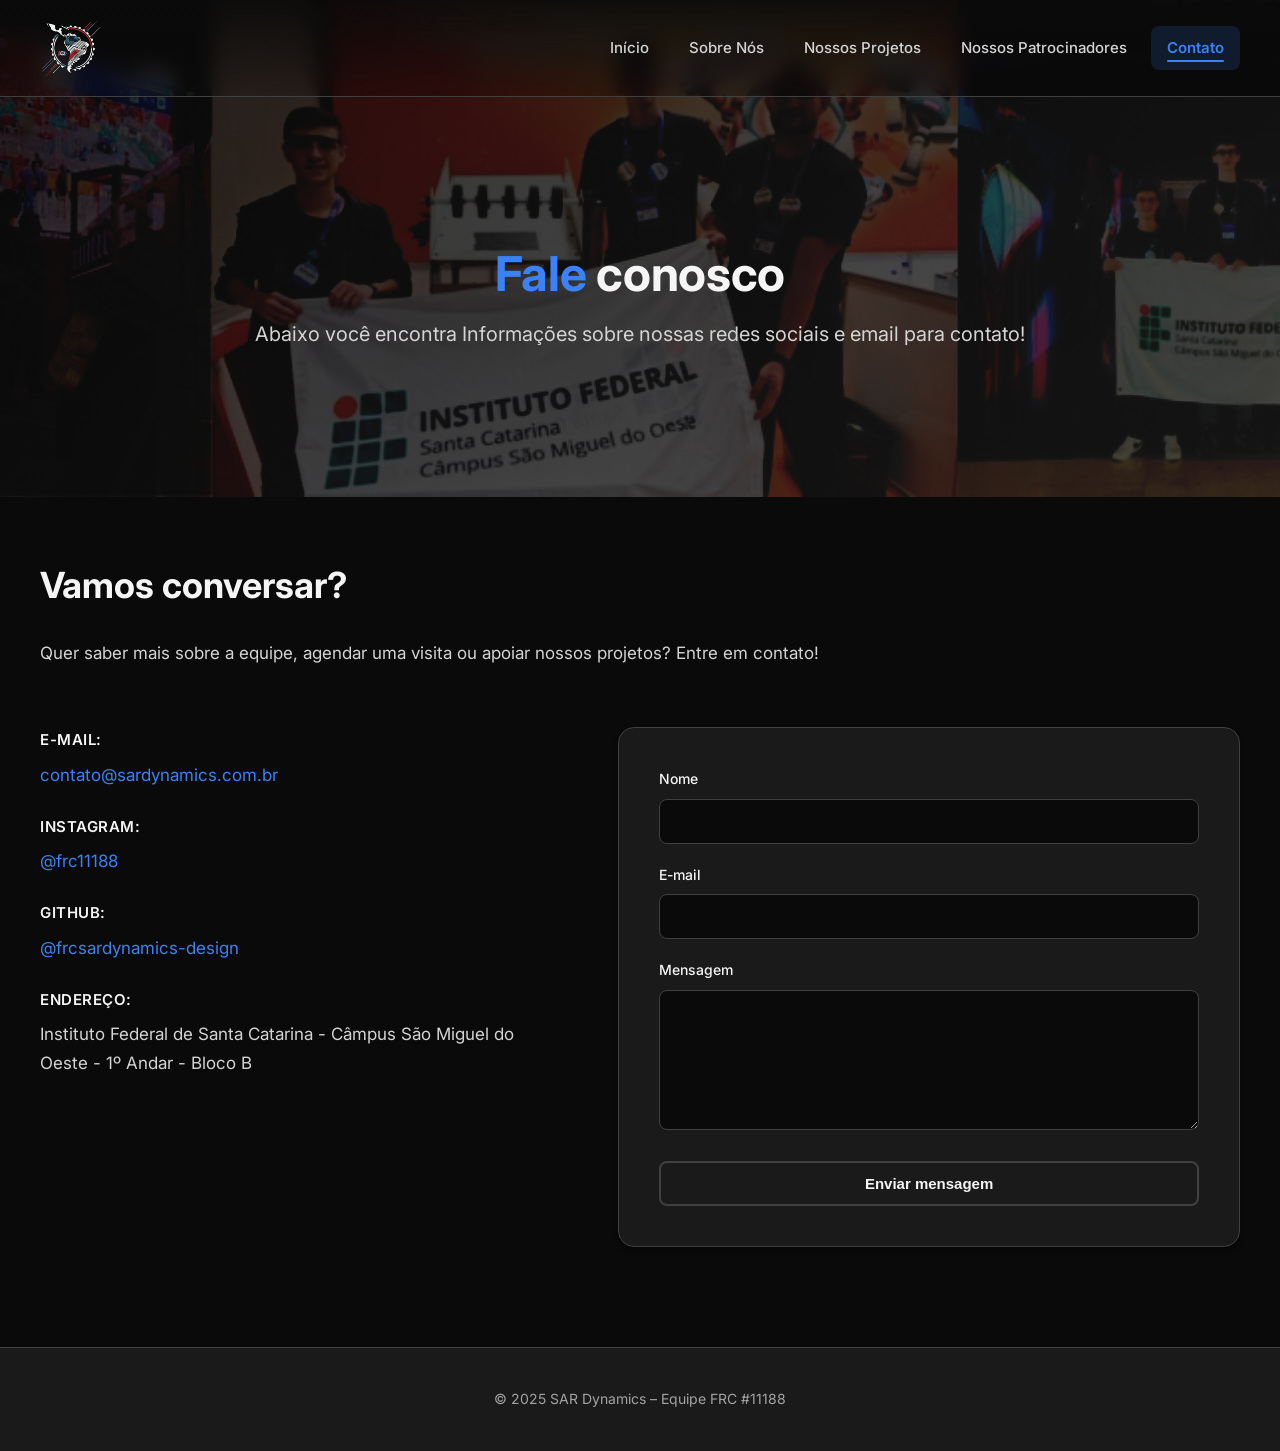
==== commit 9a620551: "correções do marcos" ====
--- a/contato.html
+++ b/contato.html
@@ -93,7 +93,7 @@
                   >
                </p>
                <p>
-                  <strong>Endereço:</strong> Instituto Federal de Santa Catarina - Campus São Miguel do Oeste
+                  <strong>Endereço:</strong> Instituto Federal de Santa Catarina - Câmpus São Miguel do Oeste - 1º Andar - Bloco B
                </p>
             </div>
 
